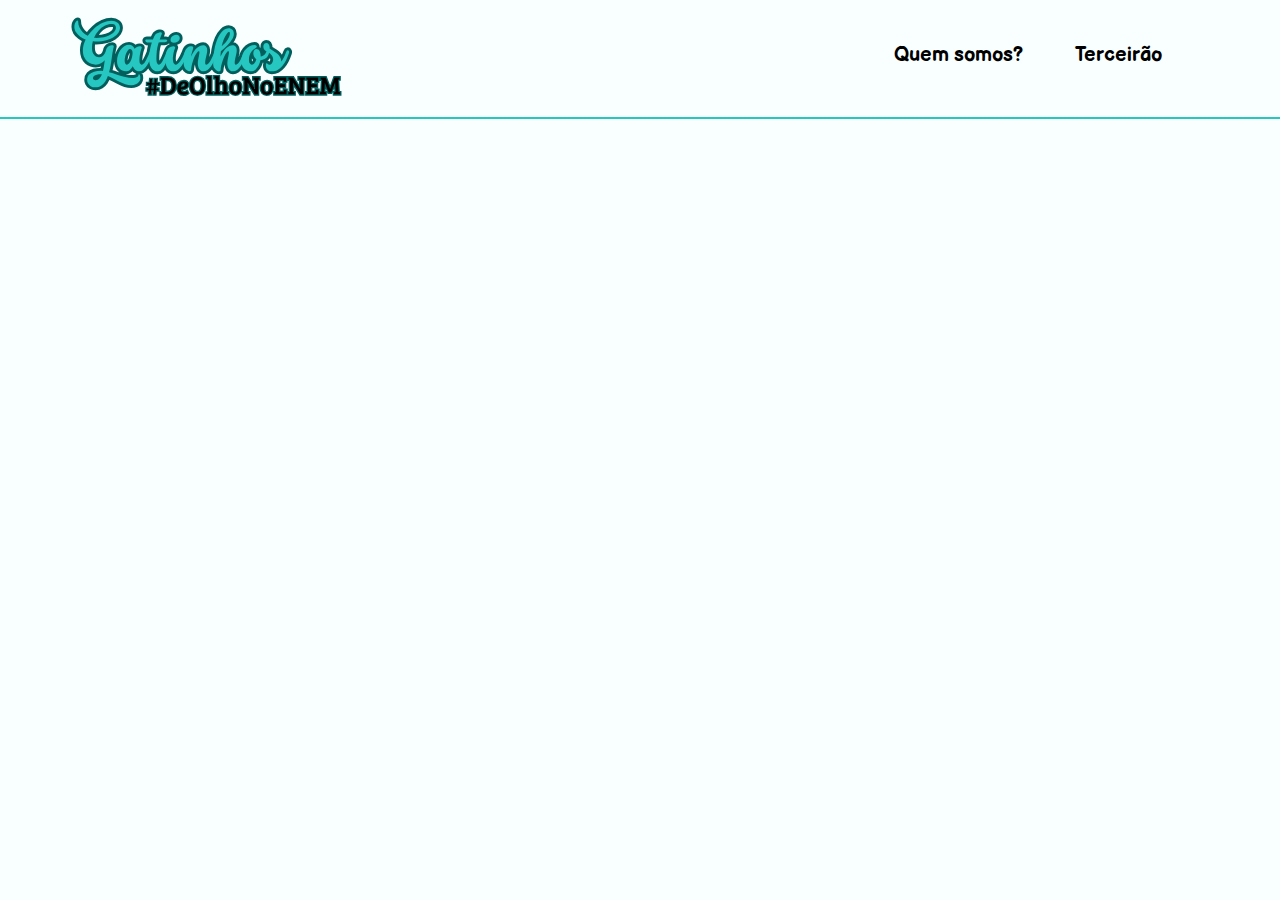
==== html/video-library.html @ 4ea4fadf "13h03" ====
<!DOCTYPE html>
<html lang="en">
<head>
    <meta charset="UTF-8">
    <meta name="viewport" content="width=device-width, initial-scale=1.0">
    <title>Document</title>
    <link href="https://cdn.jsdelivr.net/npm/bootstrap@5.3.3/dist/css/bootstrap.min.css" rel="stylesheet"
        integrity="sha384-QWTKZyjpPEjISv5WaRU9OFeRpok6YctnYmDr5pNlyT2bRjXh0JMhjY6hW+ALEwIH" crossorigin="anonymous">
    <link rel="stylesheet" href="../css/style.css">
    <title>Gatinhos - #DeOlhoNoEnem</title>
</head>
<body>
    <header>
        <nav class="container-xl">
            <div class="row">
                <div class="col">
                    <div class="d-flex  flex-wrap align-items-center justify-content-center">
                        <div class="pl-2 flex-grow-1">
                            <a href="">
                                <img src="../assets/img/logotype/Gatinhos.svg" class="nav-row-col-a-img" alt="logotype">
                            </a>
                        </div>
                        <div class="pb-2 d-flex align-items-center nav-2-div">
                            <div class="pl-5 d-flex align-items-center justify-content-center">
                                <a class="nav-row-col-a" href="#whoAreWe">Quem somos?</a>
                            </div>
                            <div class="pl-5 d-flex align-items-center justify-content-center">
                                <a class="nav-row-col-a" href="../#whoAreWe">Terceirão</a>
                            </div>
                        </div>
                    </div>
                </div>
            </div>
        </nav>
    </header>

    <main>




    </main>



    <script src="https://cdn.jsdelivr.net/npm/@popperjs/core@2.11.8/dist/umd/popper.min.js"
        integrity="sha384-I7E8VVD/ismYTF4hNIPjVp/Zjvgyol6VFvRkX/vR+Vc4jQkC+hVqc2pM8ODewa9r"
        crossorigin="anonymous"></script>
    <script src="https://cdn.jsdelivr.net/npm/bootstrap@5.3.3/dist/js/bootstrap.min.js"
        integrity="sha384-0pUGZvbkm6XF6gxjEnlmuGrJXVbNuzT9qBBavbLwCsOGabYfZo0T0to5eqruptLy"
        crossorigin="anonymous"></script>
    <script src="https://cdn.jsdelivr.net/npm/bootstrap@5.3.3/dist/js/bootstrap.bundle.min.js"
        integrity="sha384-YvpcrYf0tY3lHB60NNkmXc5s9fDVZLESaAA55NDzOxhy9GkcIdslK1eN7N6jIeHz"
        crossorigin="anonymous"></script>
    
</body>
</html>
---- css/style.css ----
@import url('https://fonts.googleapis.com/css2?family=Balsamiq+Sans:ital,wght@0,400;0,700;1,400;1,700&display=swap');
@import url('https://fonts.googleapis.com/css2?family=Bree+Serif&display=swap');

body {
    background-color: #F9FEFF;
}

header {
    background-color: #f9feff;
    border-bottom: 2px solid #26C6C1;
    position: static;

}

.nav-2-div {
    width: auto;
    justify-content: center;
    flex-wrap: wrap;
}

.nav-2-div>div {
    width: 10rem;
}


.nav-row-col-a-img {
    margin-left: -2rem;
}

.nav-row-col-a {
    text-decoration: none;
    font-weight: bold;
    color: #000000;
    font-family: "Balsamiq Sans", Arial, sans-serif;
    font-size: 20px;
}

.nav-row-col-a:hover {
    color: #26C6C1;
    font-size: 22px;
}


.background-main {
    background-image: url("../assets/img/photoLibrary/background.jpg");
    background-repeat: no-repeat;
    background-position: center top;
    background-position-y: -4rem;
    background-blend-mode: lighten;
    background-size: cover;
    width: 100%;
    height: 100vh;
}


.eternos {
    margin-top: -10rem;
    margin-bottom:5rem;
    color: black;
    padding: 5px;
    width: auto;
    border-radius: 5px;
}

.eternos > h1 {
    -webkit-text-stroke-width: 0.1rem;
    -webkit-text-stroke-color: #008080;
    font-size: clamp(3rem, 10vw, 10rem);
    font-family: "Bree Serif", Arial, serif;
    font-weight: bolder;

}

.sect-whoAreWe-div {
    width: 100%;
    display: flex;
    justify-content: space-between;
    align-items: center;
    background-color: #000739;
    padding: 30px 30px 30px 5.79rem;
}

.sect-whoAreWe-div-div {
    font-family: "Balsamiq Sans", sans-serif;
    color: #f9feff;
    text-shadow: 1px 1px 1px #0097b2, -1px 1px 1px #0097b2,
     1px -1px 1px #0097b2, -1px -1px 1px #0097b2;
    font-size: 40px;
}


.p-sobre, .p-sobre-2 {
    font-family: "Bree Serif", sans-serif;
    background: #26c6c1;
    border-radius: 5px;
    justify-content: center;
    padding: 5px 10px;
    font-size: 1.3em;
    max-width: 1400px;
    margin: 15px auto;
}

.img-container{
    display: flex;
    justify-content: center;
    flex-wrap: wrap;
    gap: 20px;
}

.img-min, .img-turm{
    width: 27rem; 
    height: auto; 
    max-width: 100%; 
    border-radius: 5px; 
}

.button-container{
    width: 100%;
    max-width: 100%;
    padding: 20px;
    margin: 0 auto;
}

.button-videos {
    width: 100%;
    padding: 20px;
    background-color: #26c6c1;
    color: #f8f8f8;
    font-family: "Nunito", sans-serif;
    text-align: center;
    font-size: 24px;
    border: none;
    border-radius: 8px;
    cursor: pointer;
    transition: background-color 0.3s ease;
    
}

.button-videos:hover{
    background-color: #1d8885;
}

.hashtag {
    font-family: "Bree Serif", sans-serif;
    display: block;
    margin-top: 10px;
    text-align: center;
    font-size: 15px;
    color: #ffffff;
    text-shadow: 1px 1px 1px #005f5c, -1px 1px 1px #005f5c,
    1px -1px 1px #005f5c, -1px -1px 1px #005f5c;  
}

.footer{
    width: 100%;
    display: flex;
    justify-content: center;
    background-color: #000739;
    padding-top: 28px;
    padding-bottom: 28px;
    gap: 40px;
}

.icon-1, .icon-2{
    width: 100%;
    height: 50px;
}
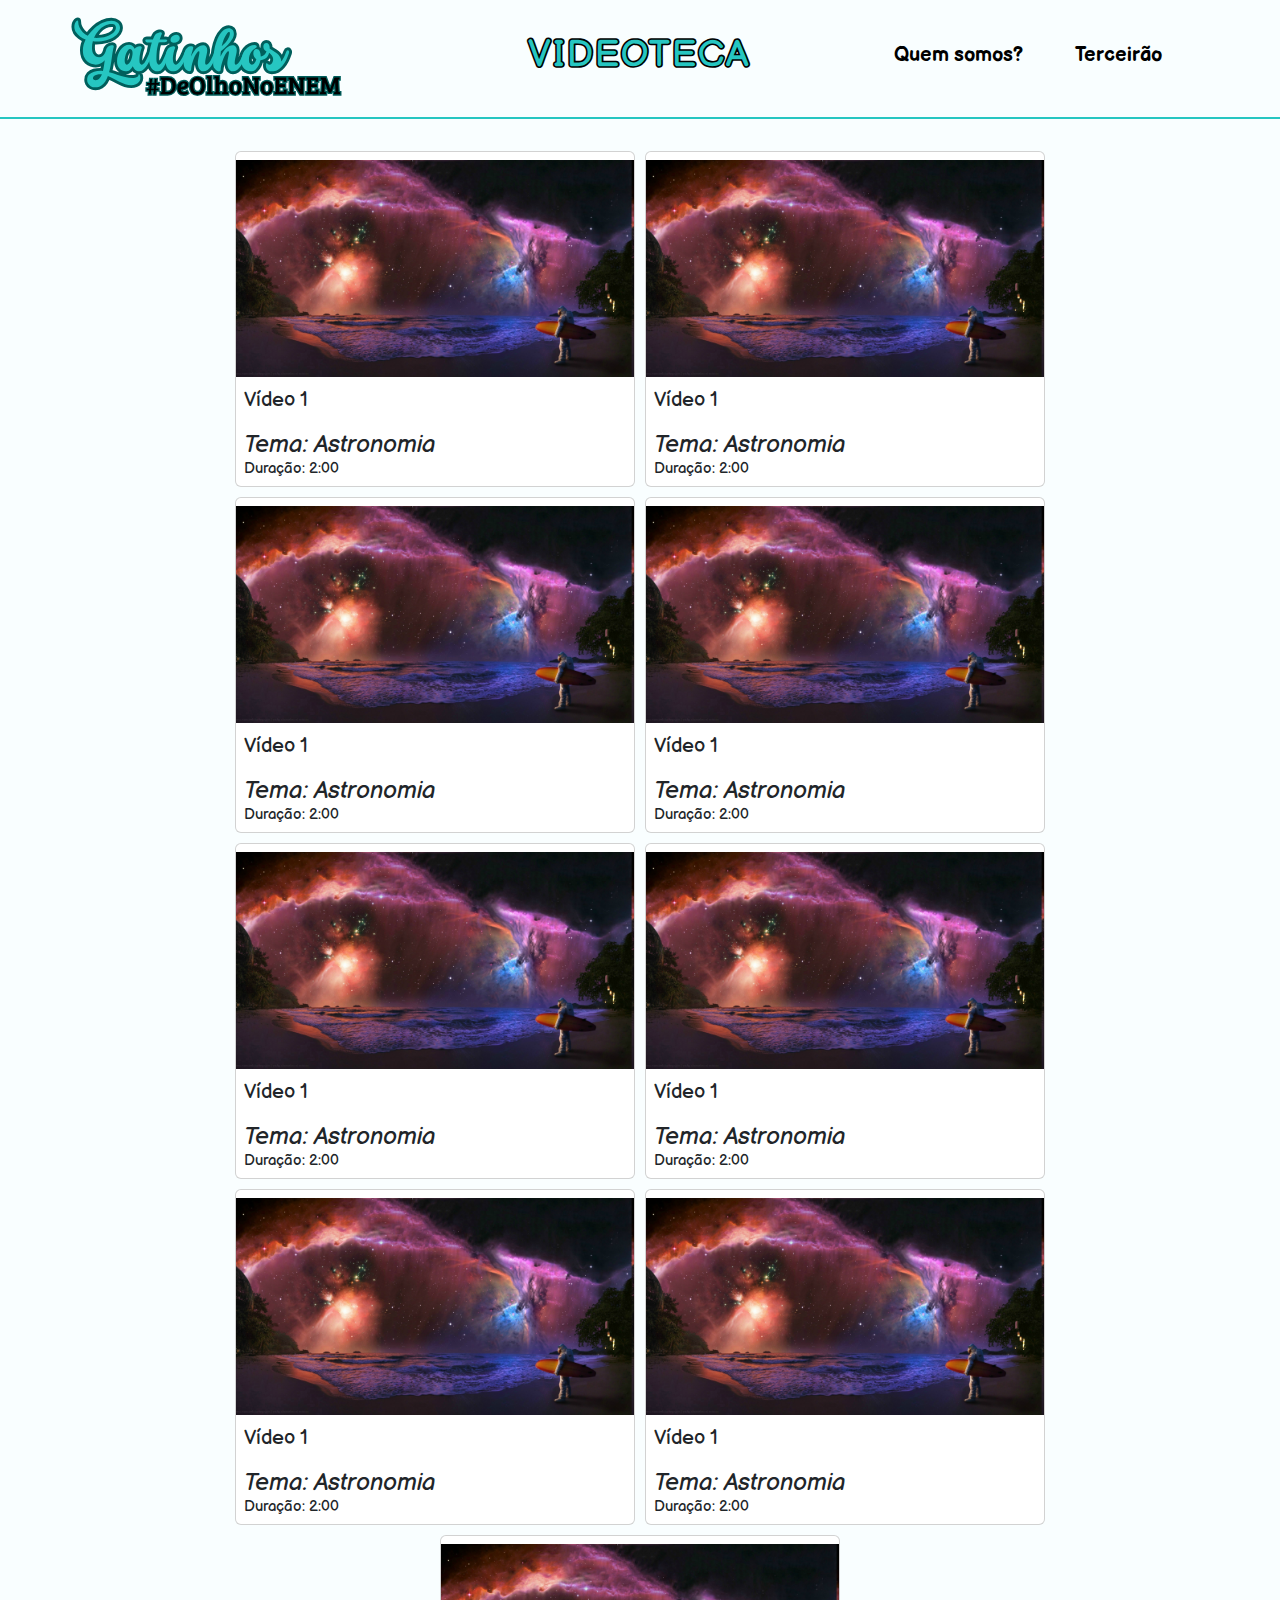
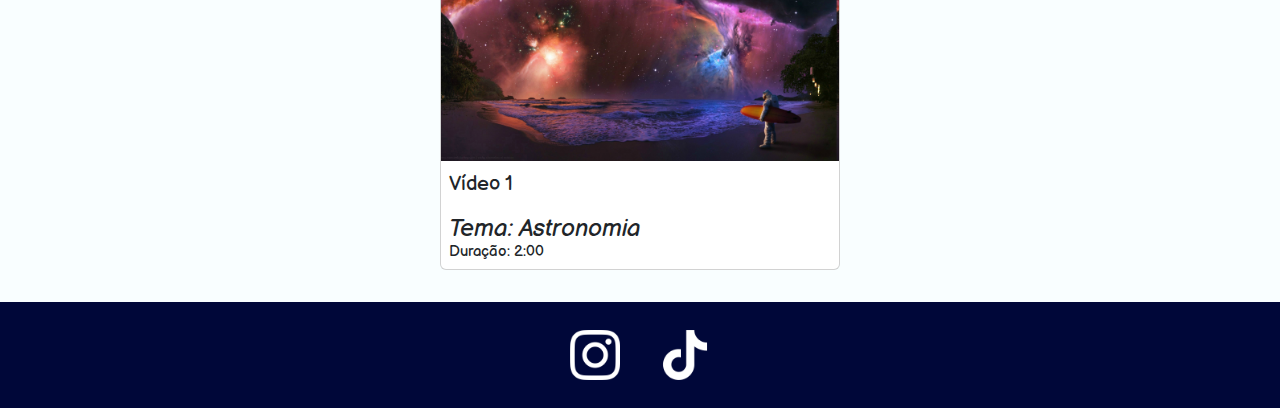
==== commit f00ddbfd: "14h40" ====
--- a/html/video-library.html
+++ b/html/video-library.html
@@ -1,5 +1,6 @@
 <!DOCTYPE html>
 <html lang="en">
+
 <head>
     <meta charset="UTF-8">
     <meta name="viewport" content="width=device-width, initial-scale=1.0">
@@ -9,6 +10,7 @@
     <link rel="stylesheet" href="../css/style.css">
     <title>Gatinhos - #DeOlhoNoEnem</title>
 </head>
+
 <body>
     <header>
         <nav class="container-xl">
@@ -20,12 +22,15 @@
                                 <img src="../assets/img/logotype/Gatinhos.svg" class="nav-row-col-a-img" alt="logotype">
                             </a>
                         </div>
+                        <div class="title-videoLibrary">
+                            <h1 class="title-videoLibrary-h1">VIDEOTECA</h1>
+                        </div>
                         <div class="pb-2 d-flex align-items-center nav-2-div">
                             <div class="pl-5 d-flex align-items-center justify-content-center">
-                                <a class="nav-row-col-a" href="#whoAreWe">Quem somos?</a>
+                                <a class="nav-row-col-a" href="../#whoAreWe">Quem somos?</a>
                             </div>
                             <div class="pl-5 d-flex align-items-center justify-content-center">
-                                <a class="nav-row-col-a" href="../#whoAreWe">Terceirão</a>
+                                <a class="nav-row-col-a" href="../">Terceirão</a>
                             </div>
                         </div>
                     </div>
@@ -35,12 +40,148 @@
     </header>
 
     <main>
-
+        <section class="container-xl">
+            <div class="grid-config">
+                <div class="card pt-2 pb-0">
+                    <div class="thumbmail">
+                        <a href="">
+                            <img src="../assets/img/thumbmail/random.jpg" width="100%" alt="" srcset="">
+                        </a>
+                    </div>
+                    <div class="description p-2">
+                        <p class="description-p p-0">Vídeo 1</p>
+                    </div>
+                    <div class="video-title p-2">
+                        <h4 class="video-title-h4">Tema: Astronomia</h4>
+                        <h6 class="mt--1">Duração: 2:00</h6>
+                    </div>
+                </div>
+                <div class="card pt-2 pb-0">
+                    <div class="thumbmail">
+                        <a href="">
+                            <img src="../assets/img/thumbmail/random.jpg" width="100%" alt="" srcset="">
+                        </a>
+                    </div>
+                    <div class="description p-2">
+                        <p class="description-p p-0">Vídeo 1</p>
+                    </div>
+                    <div class="video-title p-2">
+                        <h4 class="video-title-h4">Tema: Astronomia</h4>
+                        <h6 class="mt--1">Duração: 2:00</h6>
+                    </div>
+                </div>
+                <div class="card pt-2 pb-0">
+                    <div class="thumbmail">
+                        <a href="">
+                            <img src="../assets/img/thumbmail/random.jpg" width="100%" alt="" srcset="">
+                        </a>
+                    </div>
+                    <div class="description p-2">
+                        <p class="description-p p-0">Vídeo 1</p>
+                    </div>
+                    <div class="video-title p-2">
+                        <h4 class="video-title-h4">Tema: Astronomia</h4>
+                        <h6 class="mt--1">Duração: 2:00</h6>
+                    </div>
+                </div>
+                <div class="card pt-2 pb-0">
+                    <div class="thumbmail">
+                        <a href="">
+                            <img src="../assets/img/thumbmail/random.jpg" width="100%" alt="" srcset="">
+                        </a>
+                    </div>
+                    <div class="description p-2">
+                        <p class="description-p p-0">Vídeo 1</p>
+                    </div>
+                    <div class="video-title p-2">
+                        <h4 class="video-title-h4">Tema: Astronomia</h4>
+                        <h6 class="mt--1">Duração: 2:00</h6>
+                    </div>
+                </div>
+                <div class="card pt-2 pb-0">
+                    <div class="thumbmail">
+                        <a href="">
+                            <img src="../assets/img/thumbmail/random.jpg" width="100%" alt="" srcset="">
+                        </a>
+                    </div>
+                    <div class="description p-2">
+                        <p class="description-p p-0">Vídeo 1</p>
+                    </div>
+                    <div class="video-title p-2">
+                        <h4 class="video-title-h4">Tema: Astronomia</h4>
+                        <h6 class="mt--1">Duração: 2:00</h6>
+                    </div>
+                </div>
+                <div class="card pt-2 pb-0">
+                    <div class="thumbmail">
+                        <a href="">
+                            <img src="../assets/img/thumbmail/random.jpg" width="100%" alt="" srcset="">
+                        </a>
+                    </div>
+                    <div class="description p-2">
+                        <p class="description-p p-0">Vídeo 1</p>
+                    </div>
+                    <div class="video-title p-2">
+                        <h4 class="video-title-h4">Tema: Astronomia</h4>
+                        <h6 class="mt--1">Duração: 2:00</h6>
+                    </div>
+                </div>
+                <div class="card pt-2 pb-0">
+                    <div class="thumbmail">
+                        <a href="">
+                            <img src="../assets/img/thumbmail/random.jpg" width="100%" alt="" srcset="">
+                        </a>
+                    </div>
+                    <div class="description p-2">
+                        <p class="description-p p-0">Vídeo 1</p>
+                    </div>
+                    <div class="video-title p-2">
+                        <h4 class="video-title-h4">Tema: Astronomia</h4>
+                        <h6 class="mt--1">Duração: 2:00</h6>
+                    </div>
+                </div>
+                <div class="card pt-2 pb-0">
+                    <div class="thumbmail">
+                        <a href="">
+                            <img src="../assets/img/thumbmail/random.jpg" width="100%" alt="" srcset="">
+                        </a>
+                    </div>
+                    <div class="description p-2">
+                        <p class="description-p p-0">Vídeo 1</p>
+                    </div>
+                    <div class="video-title p-2">
+                        <h4 class="video-title-h4">Tema: Astronomia</h4>
+                        <h6 class="mt--1">Duração: 2:00</h6>
+                    </div>
+                </div>
+                <div class="card pt-2 pb-0">
+                    <div class="thumbmail">
+                        <a href="">
+                            <img src="../assets/img/thumbmail/random.jpg" width="100%" alt="" srcset="">
+                        </a>
+                    </div>
+                    <div class="description p-2">
+                        <p class="description-p p-0">Vídeo 1</p>
+                    </div>
+                    <div class="video-title p-2">
+                        <h4 class="video-title-h4">Tema: Astronomia</h4>
+                        <h6 class="mt--1">Duração: 2:00</h6>
+                    </div>
+                </div>
+            </div>
+        </section>
 
 
 
     </main>
-
+    <footer class="footer">
+        <a class="icons" target="_blank" href="https://www.instagram.com/gatinhosdoterceirao/">
+            <img class="icon-1" src="../assets/img/icons/instagram.png" alt="Logotipo instagram" srcset="">
+        </a>
+        <a class="icons" target="_blank" href="https://www.tiktok.com/@gatinhos_3rao?_t=8kGRFiygaww&_r=1">
+            <img class="icon-2" src="../assets/img/icons/tik-tok.png" alt="Logotipo Tik Tok" srcset="">
+        </a>
+    </footer>
 
 
     <script src="https://cdn.jsdelivr.net/npm/@popperjs/core@2.11.8/dist/umd/popper.min.js"
@@ -52,6 +193,7 @@
     <script src="https://cdn.jsdelivr.net/npm/bootstrap@5.3.3/dist/js/bootstrap.bundle.min.js"
         integrity="sha384-YvpcrYf0tY3lHB60NNkmXc5s9fDVZLESaAA55NDzOxhy9GkcIdslK1eN7N6jIeHz"
         crossorigin="anonymous"></script>
-    
+
 </body>
+
 </html>--- a/css/style.css
+++ b/css/style.css
@@ -162,6 +162,53 @@
 }
 
 .icon-1, .icon-2{
-    width: 100%;
+    width: 50px;
     height: 50px;
 }
+
+
+
+
+.title-videoLibrary{
+    width: 30rem;
+    text-align: center;
+}
+
+.title-videoLibrary > h1{
+    font-family: "Balsamiq Sans", Arial, sans-serif;
+    color: #26c6c1;
+    font-weight: 900;
+    -webkit-text-stroke-width: 0.1rem;
+    -webkit-text-stroke-color: #000000;
+}
+
+.video-title > h4{
+    margin: 0;
+    font-family: "Balsamiq Sans", Arial, sans-serif;
+    font-style: italic;
+}
+
+.video-title > h6{
+    margin: 0;
+    font-family: "Balsamiq Sans", Arial, sans-serif;
+    font-size: 15px;
+}
+
+.description-p {
+    margin: 0;
+    font-family: "Balsamiq Sans", Arial, sans-serif;
+    font-size: 20px;
+}
+
+.grid-config{
+    padding-top: 2rem;
+    padding-bottom: 2rem;
+    display: flex;
+    flex-wrap: wrap;
+    justify-content: center;
+    gap: 10px;
+}
+
+.grid-config > div{
+    width: 25rem;
+}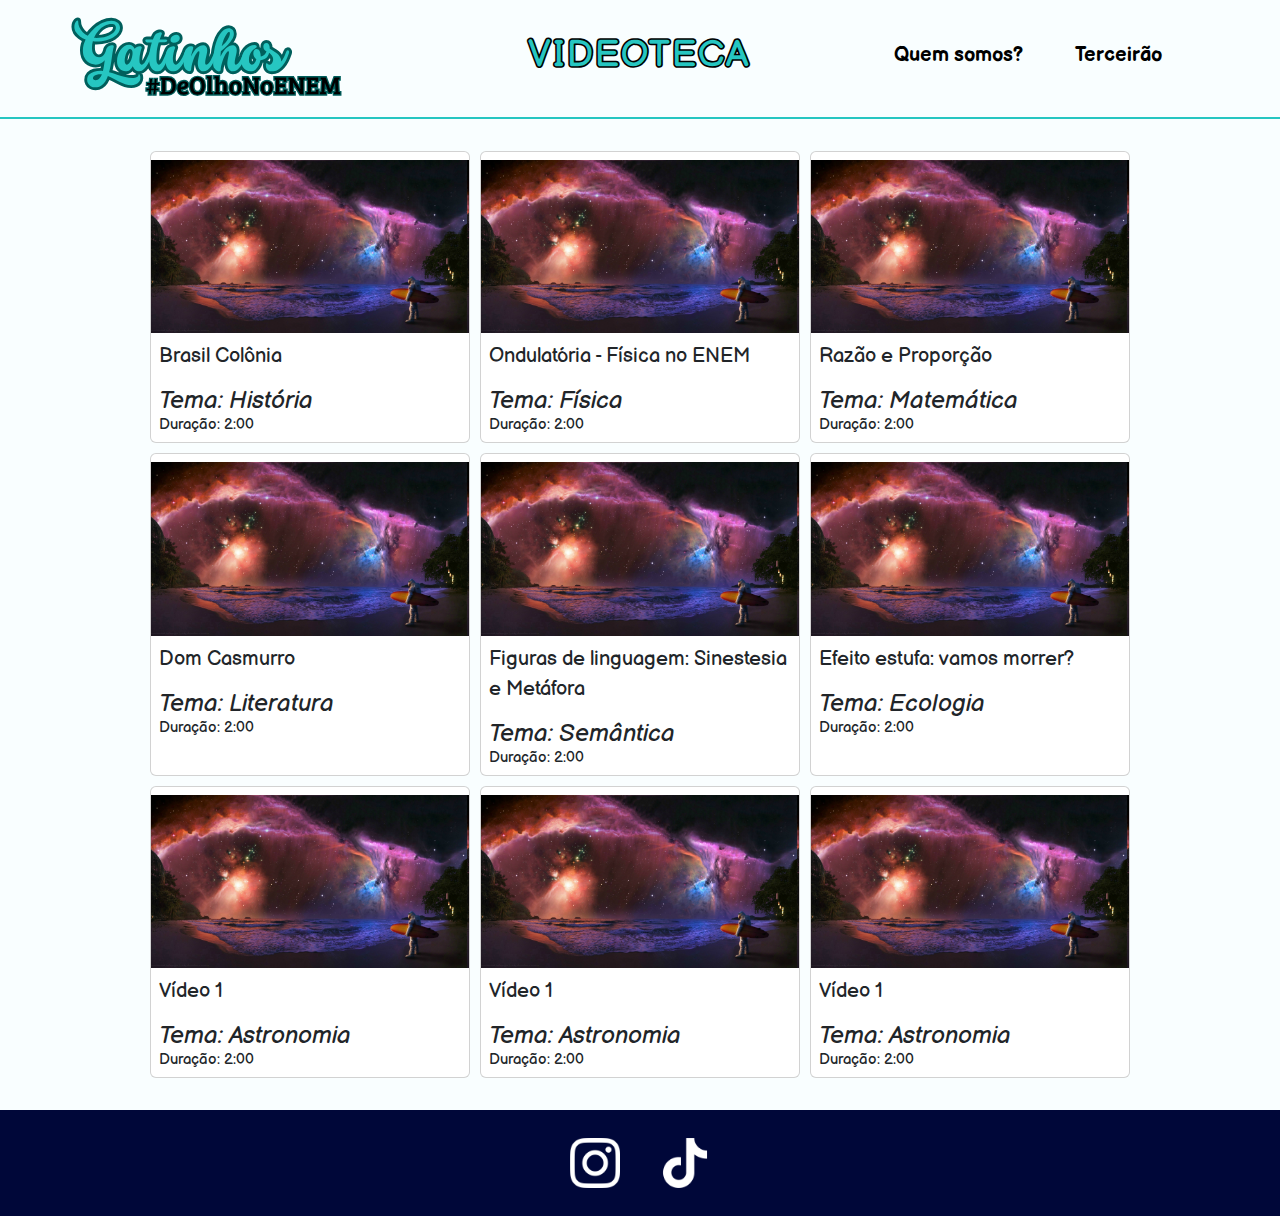
==== commit 9aa79e2a: "New Videos" ====
--- a/html/video-library.html
+++ b/html/video-library.html
@@ -4,7 +4,6 @@
 <head>
     <meta charset="UTF-8">
     <meta name="viewport" content="width=device-width, initial-scale=1.0">
-    <title>Document</title>
     <link href="https://cdn.jsdelivr.net/npm/bootstrap@5.3.3/dist/css/bootstrap.min.css" rel="stylesheet"
         integrity="sha384-QWTKZyjpPEjISv5WaRU9OFeRpok6YctnYmDr5pNlyT2bRjXh0JMhjY6hW+ALEwIH" crossorigin="anonymous">
     <link rel="stylesheet" href="../css/style.css">
@@ -44,91 +43,91 @@
             <div class="grid-config">
                 <div class="card pt-2 pb-0">
                     <div class="thumbmail">
-                        <a href="">
+                        <a href="../html/video.html?title=Brasil%20Colônia&src=4WFu5mcsE3o">
                             <img src="../assets/img/thumbmail/random.jpg" width="100%" alt="" srcset="">
                         </a>
                     </div>
                     <div class="description p-2">
-                        <p class="description-p p-0">Vídeo 1</p>
+                        <p class="description-p p-0">Brasil Colônia</p>
                     </div>
                     <div class="video-title p-2">
-                        <h4 class="video-title-h4">Tema: Astronomia</h4>
+                        <h4 class="video-title-h4">Tema: História</h4>
                         <h6 class="mt--1">Duração: 2:00</h6>
                     </div>
                 </div>
                 <div class="card pt-2 pb-0">
                     <div class="thumbmail">
-                        <a href="">
+                        <a href="../html/video.html?title=Ondulatória%20-%20Física%20no%20ENEM&src=xz78xuDRgmc">
                             <img src="../assets/img/thumbmail/random.jpg" width="100%" alt="" srcset="">
                         </a>
                     </div>
                     <div class="description p-2">
-                        <p class="description-p p-0">Vídeo 1</p>
+                        <p class="description-p p-0">Ondulatória - Física no ENEM</p>
                     </div>
                     <div class="video-title p-2">
-                        <h4 class="video-title-h4">Tema: Astronomia</h4>
+                        <h4 class="video-title-h4">Tema: Física</h4>
                         <h6 class="mt--1">Duração: 2:00</h6>
                     </div>
                 </div>
                 <div class="card pt-2 pb-0">
                     <div class="thumbmail">
-                        <a href="">
+                        <a href="../html/video.html?title=Razão%20e%20Proporção&src=qzoS67IhGlc">
                             <img src="../assets/img/thumbmail/random.jpg" width="100%" alt="" srcset="">
                         </a>
                     </div>
                     <div class="description p-2">
-                        <p class="description-p p-0">Vídeo 1</p>
+                        <p class="description-p p-0">Razão e Proporção</p>
                     </div>
                     <div class="video-title p-2">
-                        <h4 class="video-title-h4">Tema: Astronomia</h4>
+                        <h4 class="video-title-h4">Tema: Matemática</h4>
                         <h6 class="mt--1">Duração: 2:00</h6>
                     </div>
                 </div>
                 <div class="card pt-2 pb-0">
                     <div class="thumbmail">
-                        <a href="">
+                        <a href="../html/video.html?title=Dom%20Casmurro&src=oZDGS6jOWOE">
                             <img src="../assets/img/thumbmail/random.jpg" width="100%" alt="" srcset="">
                         </a>
                     </div>
                     <div class="description p-2">
-                        <p class="description-p p-0">Vídeo 1</p>
+                        <p class="description-p p-0">Dom Casmurro</p>
                     </div>
                     <div class="video-title p-2">
-                        <h4 class="video-title-h4">Tema: Astronomia</h4>
+                        <h4 class="video-title-h4">Tema: Literatura</h4>
                         <h6 class="mt--1">Duração: 2:00</h6>
                     </div>
                 </div>
                 <div class="card pt-2 pb-0">
                     <div class="thumbmail">
-                        <a href="">
+                        <a href="../html/video.html?title=Figuras%20de%20linguagem:%20Sinestesia%20e%20Metáfora%20Casmurro&src=BxQZatcY4TQ">
                             <img src="../assets/img/thumbmail/random.jpg" width="100%" alt="" srcset="">
                         </a>
                     </div>
                     <div class="description p-2">
-                        <p class="description-p p-0">Vídeo 1</p>
+                        <p class="description-p p-0">Figuras de linguagem: Sinestesia e Metáfora</p>
                     </div>
                     <div class="video-title p-2">
-                        <h4 class="video-title-h4">Tema: Astronomia</h4>
+                        <h4 class="video-title-h4">Tema: Semântica</h4>
                         <h6 class="mt--1">Duração: 2:00</h6>
                     </div>
                 </div>
                 <div class="card pt-2 pb-0">
                     <div class="thumbmail">
-                        <a href="">
+                        <a href="../html/video.html?title=Efeito%20estufa:%20vamos%20morrer?&src=pItKGLIQiyg">
                             <img src="../assets/img/thumbmail/random.jpg" width="100%" alt="" srcset="">
                         </a>
                     </div>
                     <div class="description p-2">
-                        <p class="description-p p-0">Vídeo 1</p>
+                        <p class="description-p p-0">Efeito estufa: vamos morrer?</p>
                     </div>
                     <div class="video-title p-2">
-                        <h4 class="video-title-h4">Tema: Astronomia</h4>
+                        <h4 class="video-title-h4">Tema: Ecologia</h4>
                         <h6 class="mt--1">Duração: 2:00</h6>
                     </div>
                 </div>
                 <div class="card pt-2 pb-0">
                     <div class="thumbmail">
-                        <a href="">
+                        <a href="../html/video.html?">
                             <img src="../assets/img/thumbmail/random.jpg" width="100%" alt="" srcset="">
                         </a>
                     </div>
--- a/css/style.css
+++ b/css/style.css
@@ -174,7 +174,7 @@
     text-align: center;
 }
 
-.title-videoLibrary > h1{
+.title-videoLibrary > h1, .title-videoLibrary-2 > h1{
     font-family: "Balsamiq Sans", Arial, sans-serif;
     color: #26c6c1;
     font-weight: 900;
@@ -182,6 +182,10 @@
     -webkit-text-stroke-color: #000000;
 }
 
+.title-videoLibrary-2 > h1{
+    font-style: italic;
+}
+
 .video-title > h4{
     margin: 0;
     font-family: "Balsamiq Sans", Arial, sans-serif;
@@ -210,5 +214,7 @@
 }
 
 .grid-config > div{
-    width: 25rem;
-}+    width: 20rem;
+}
+
+
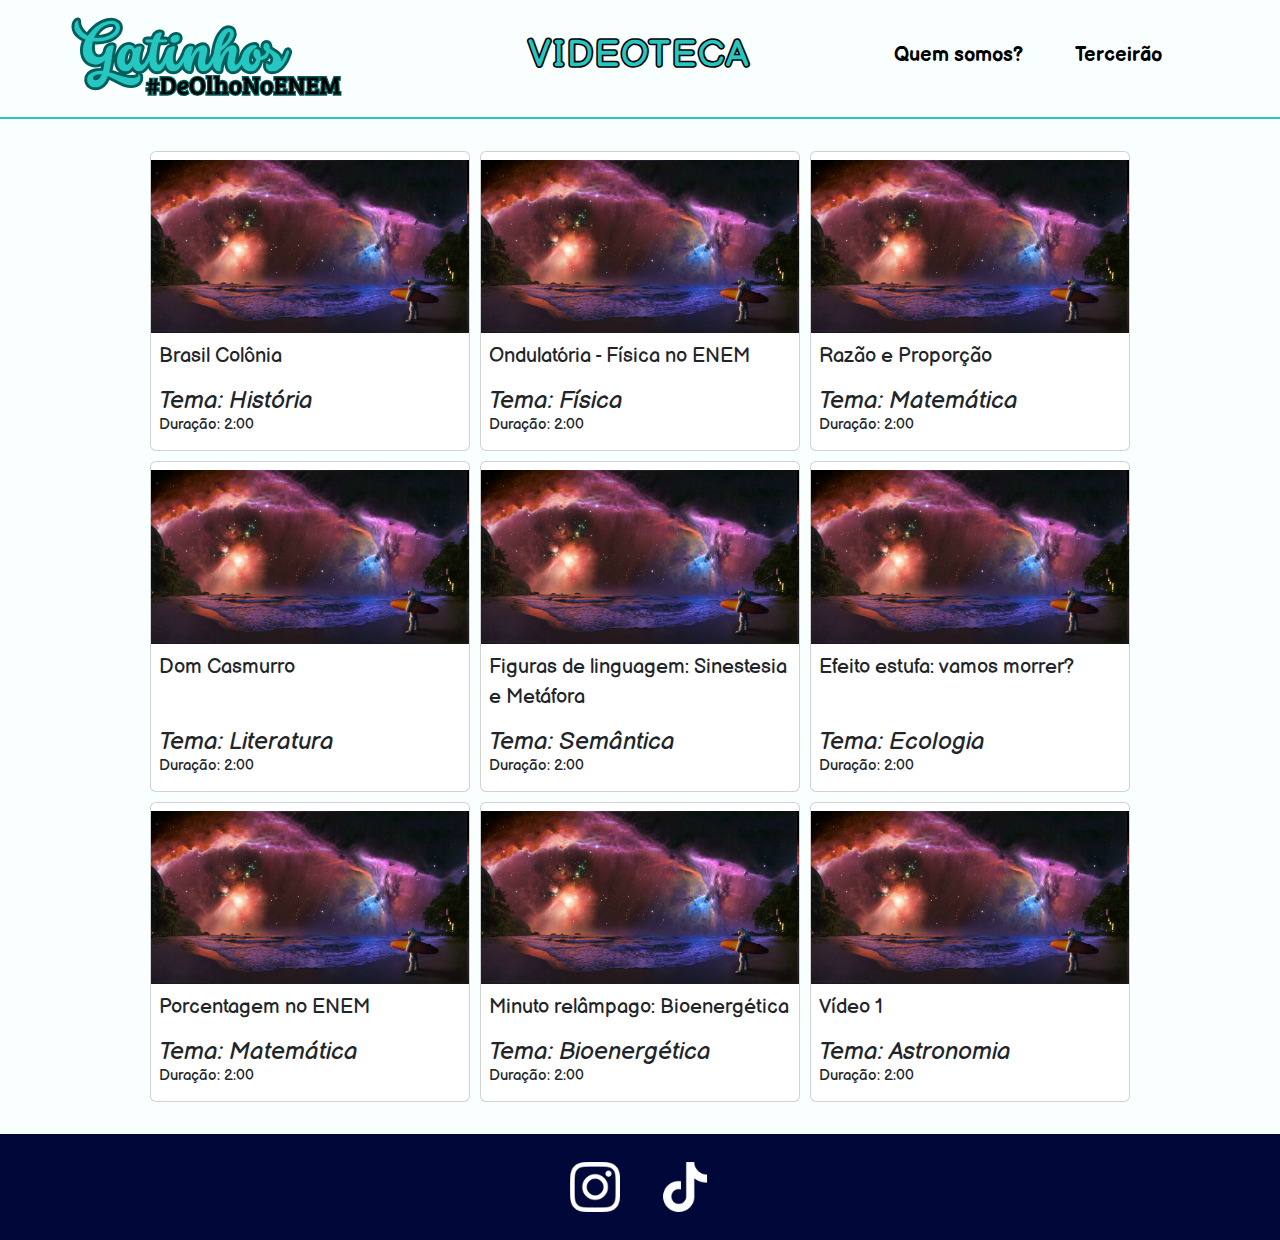
==== commit ab255462: "MentalMap" ====
--- a/html/video-library.html
+++ b/html/video-library.html
@@ -127,29 +127,29 @@
                 </div>
                 <div class="card pt-2 pb-0">
                     <div class="thumbmail">
-                        <a href="../html/video.html?">
+                        <a href="../html/video.html?title=Porcentagem%20no%20ENEM&src=pAiKQIrv6Dw">
                             <img src="../assets/img/thumbmail/random.jpg" width="100%" alt="" srcset="">
                         </a>
                     </div>
                     <div class="description p-2">
-                        <p class="description-p p-0">Vídeo 1</p>
+                        <p class="description-p p-0">Porcentagem no ENEM</p>
                     </div>
                     <div class="video-title p-2">
-                        <h4 class="video-title-h4">Tema: Astronomia</h4>
+                        <h4 class="video-title-h4">Tema: Matemática</h4>
                         <h6 class="mt--1">Duração: 2:00</h6>
                     </div>
                 </div>
                 <div class="card pt-2 pb-0">
                     <div class="thumbmail">
-                        <a href="">
+                        <a href="../html/video.html?title=Minuto%20relâmpago:%20Bioenergética&src=RfJmXgXqCMY">
                             <img src="../assets/img/thumbmail/random.jpg" width="100%" alt="" srcset="">
                         </a>
                     </div>
                     <div class="description p-2">
-                        <p class="description-p p-0">Vídeo 1</p>
+                        <p class="description-p p-0">Minuto relâmpago: Bioenergética</p>
                     </div>
                     <div class="video-title p-2">
-                        <h4 class="video-title-h4">Tema: Astronomia</h4>
+                        <h4 class="video-title-h4">Tema: Bioenergética</h4>
                         <h6 class="mt--1">Duração: 2:00</h6>
                     </div>
                 </div>
--- a/css/style.css
+++ b/css/style.css
@@ -192,8 +192,12 @@
     font-style: italic;
 }
 
+.video-title {
+    margin: auto 0px 0px 0px;
+}
+
 .video-title > h6{
-    margin: 0;
+   
     font-family: "Balsamiq Sans", Arial, sans-serif;
     font-size: 15px;
 }
@@ -217,4 +221,15 @@
     width: 20rem;
 }
 
-
+#mentalMap {
+    font-weight: 900;
+    color: #000000;
+    font-style: italic;
+}
+
+#mentalMap:hover {
+    color: #0097b2;
+    transition: 0.1s;
+}
+
+
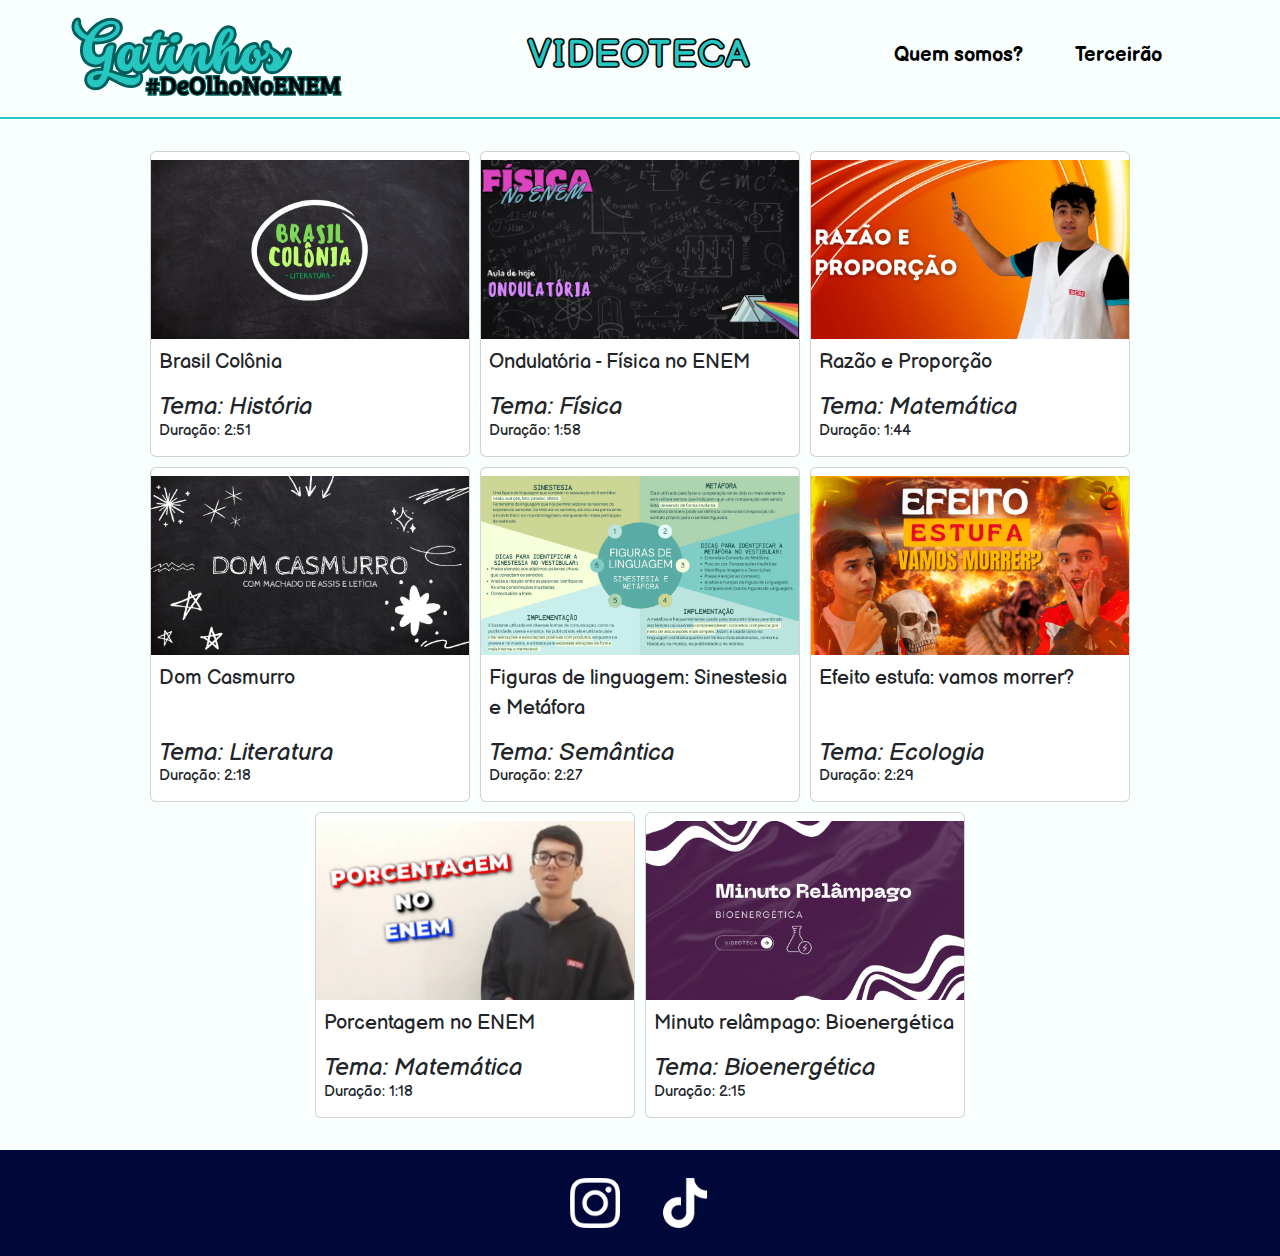
==== commit feedd01f: "finish" ====
--- a/html/video-library.html
+++ b/html/video-library.html
@@ -44,7 +44,7 @@
                 <div class="card pt-2 pb-0">
                     <div class="thumbmail">
                         <a href="../html/video.html?title=Brasil%20Colônia&src=4WFu5mcsE3o">
-                            <img src="../assets/img/thumbmail/random.jpg" width="100%" alt="" srcset="">
+                            <img src="../assets/img/thumbnail/brasil-colonia.webp" width="100%" alt="" srcset="">
                         </a>
                     </div>
                     <div class="description p-2">
@@ -52,13 +52,13 @@
                     </div>
                     <div class="video-title p-2">
                         <h4 class="video-title-h4">Tema: História</h4>
-                        <h6 class="mt--1">Duração: 2:00</h6>
+                        <h6 class="mt--1">Duração: 2:51</h6>
                     </div>
                 </div>
                 <div class="card pt-2 pb-0">
                     <div class="thumbmail">
                         <a href="../html/video.html?title=Ondulatória%20-%20Física%20no%20ENEM&src=xz78xuDRgmc">
-                            <img src="../assets/img/thumbmail/random.jpg" width="100%" alt="" srcset="">
+                            <img src="../assets/img/thumbnail/ondulatoria.webp" width="100%" alt="" srcset="">
                         </a>
                     </div>
                     <div class="description p-2">
@@ -66,13 +66,13 @@
                     </div>
                     <div class="video-title p-2">
                         <h4 class="video-title-h4">Tema: Física</h4>
-                        <h6 class="mt--1">Duração: 2:00</h6>
+                        <h6 class="mt--1">Duração: 1:58</h6>
                     </div>
                 </div>
                 <div class="card pt-2 pb-0">
                     <div class="thumbmail">
                         <a href="../html/video.html?title=Razão%20e%20Proporção&src=qzoS67IhGlc">
-                            <img src="../assets/img/thumbmail/random.jpg" width="100%" alt="" srcset="">
+                            <img src="../assets/img/thumbnail/razao-e-proporcao.webp" width="100%" alt="" srcset="">
                         </a>
                     </div>
                     <div class="description p-2">
@@ -80,13 +80,13 @@
                     </div>
                     <div class="video-title p-2">
                         <h4 class="video-title-h4">Tema: Matemática</h4>
-                        <h6 class="mt--1">Duração: 2:00</h6>
+                        <h6 class="mt--1">Duração: 1:44</h6>
                     </div>
                 </div>
                 <div class="card pt-2 pb-0">
                     <div class="thumbmail">
                         <a href="../html/video.html?title=Dom%20Casmurro&src=oZDGS6jOWOE">
-                            <img src="../assets/img/thumbmail/random.jpg" width="100%" alt="" srcset="">
+                            <img src="../assets/img/thumbnail/dom-casmurro.webp" width="100%" alt="" srcset="">
                         </a>
                     </div>
                     <div class="description p-2">
@@ -94,13 +94,13 @@
                     </div>
                     <div class="video-title p-2">
                         <h4 class="video-title-h4">Tema: Literatura</h4>
-                        <h6 class="mt--1">Duração: 2:00</h6>
+                        <h6 class="mt--1">Duração: 2:18</h6>
                     </div>
                 </div>
                 <div class="card pt-2 pb-0">
                     <div class="thumbmail">
                         <a href="../html/video.html?title=Figuras%20de%20linguagem:%20Sinestesia%20e%20Metáfora%20Casmurro&src=BxQZatcY4TQ">
-                            <img src="../assets/img/thumbmail/random.jpg" width="100%" alt="" srcset="">
+                            <img src="../assets/img/thumbnail/figuras-de-linguagem.webp" width="100%" alt="" srcset="">
                         </a>
                     </div>
                     <div class="description p-2">
@@ -108,13 +108,13 @@
                     </div>
                     <div class="video-title p-2">
                         <h4 class="video-title-h4">Tema: Semântica</h4>
-                        <h6 class="mt--1">Duração: 2:00</h6>
+                        <h6 class="mt--1">Duração: 2:27</h6>
                     </div>
                 </div>
                 <div class="card pt-2 pb-0">
                     <div class="thumbmail">
                         <a href="../html/video.html?title=Efeito%20estufa:%20vamos%20morrer?&src=pItKGLIQiyg">
-                            <img src="../assets/img/thumbmail/random.jpg" width="100%" alt="" srcset="">
+                            <img src="../assets/img/thumbnail/efeito-estufa.webp" width="100%" alt="" srcset="">
                         </a>
                     </div>
                     <div class="description p-2">
@@ -122,13 +122,13 @@
                     </div>
                     <div class="video-title p-2">
                         <h4 class="video-title-h4">Tema: Ecologia</h4>
-                        <h6 class="mt--1">Duração: 2:00</h6>
+                        <h6 class="mt--1">Duração: 2:29</h6>
                     </div>
                 </div>
                 <div class="card pt-2 pb-0">
                     <div class="thumbmail">
                         <a href="../html/video.html?title=Porcentagem%20no%20ENEM&src=pAiKQIrv6Dw">
-                            <img src="../assets/img/thumbmail/random.jpg" width="100%" alt="" srcset="">
+                            <img src="../assets/img/thumbnail/porcentagem.webp" width="100%" alt="" srcset="">
                         </a>
                     </div>
                     <div class="description p-2">
@@ -136,13 +136,13 @@
                     </div>
                     <div class="video-title p-2">
                         <h4 class="video-title-h4">Tema: Matemática</h4>
-                        <h6 class="mt--1">Duração: 2:00</h6>
+                        <h6 class="mt--1">Duração: 1:18</h6>
                     </div>
                 </div>
                 <div class="card pt-2 pb-0">
                     <div class="thumbmail">
                         <a href="../html/video.html?title=Minuto%20relâmpago:%20Bioenergética&src=RfJmXgXqCMY">
-                            <img src="../assets/img/thumbmail/random.jpg" width="100%" alt="" srcset="">
+                            <img src="../assets/img/thumbnail/minuto-relampago.webp" width="100%" alt="" srcset="">
                         </a>
                     </div>
                     <div class="description p-2">
@@ -150,21 +150,7 @@
                     </div>
                     <div class="video-title p-2">
                         <h4 class="video-title-h4">Tema: Bioenergética</h4>
-                        <h6 class="mt--1">Duração: 2:00</h6>
-                    </div>
-                </div>
-                <div class="card pt-2 pb-0">
-                    <div class="thumbmail">
-                        <a href="">
-                            <img src="../assets/img/thumbmail/random.jpg" width="100%" alt="" srcset="">
-                        </a>
-                    </div>
-                    <div class="description p-2">
-                        <p class="description-p p-0">Vídeo 1</p>
-                    </div>
-                    <div class="video-title p-2">
-                        <h4 class="video-title-h4">Tema: Astronomia</h4>
-                        <h6 class="mt--1">Duração: 2:00</h6>
+                        <h6 class="mt--1">Duração: 2:15</h6>
                     </div>
                 </div>
             </div>
